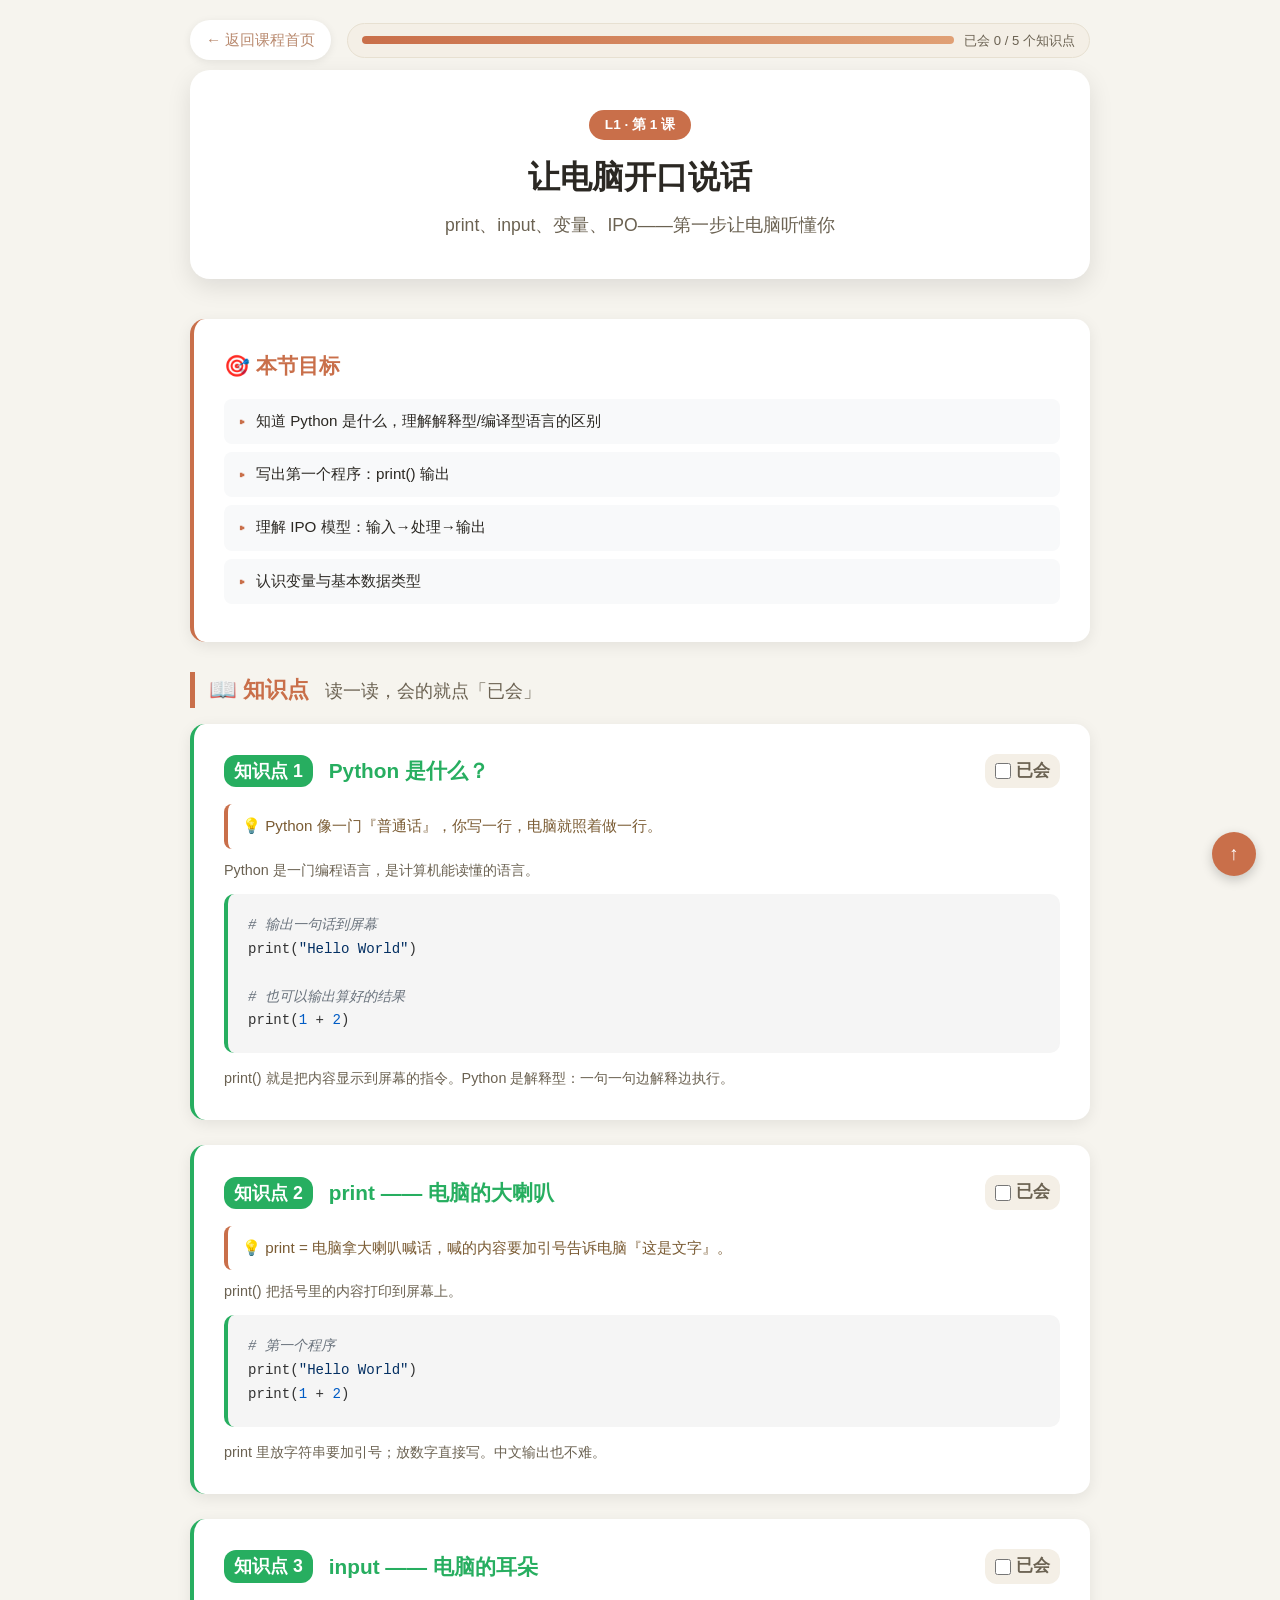
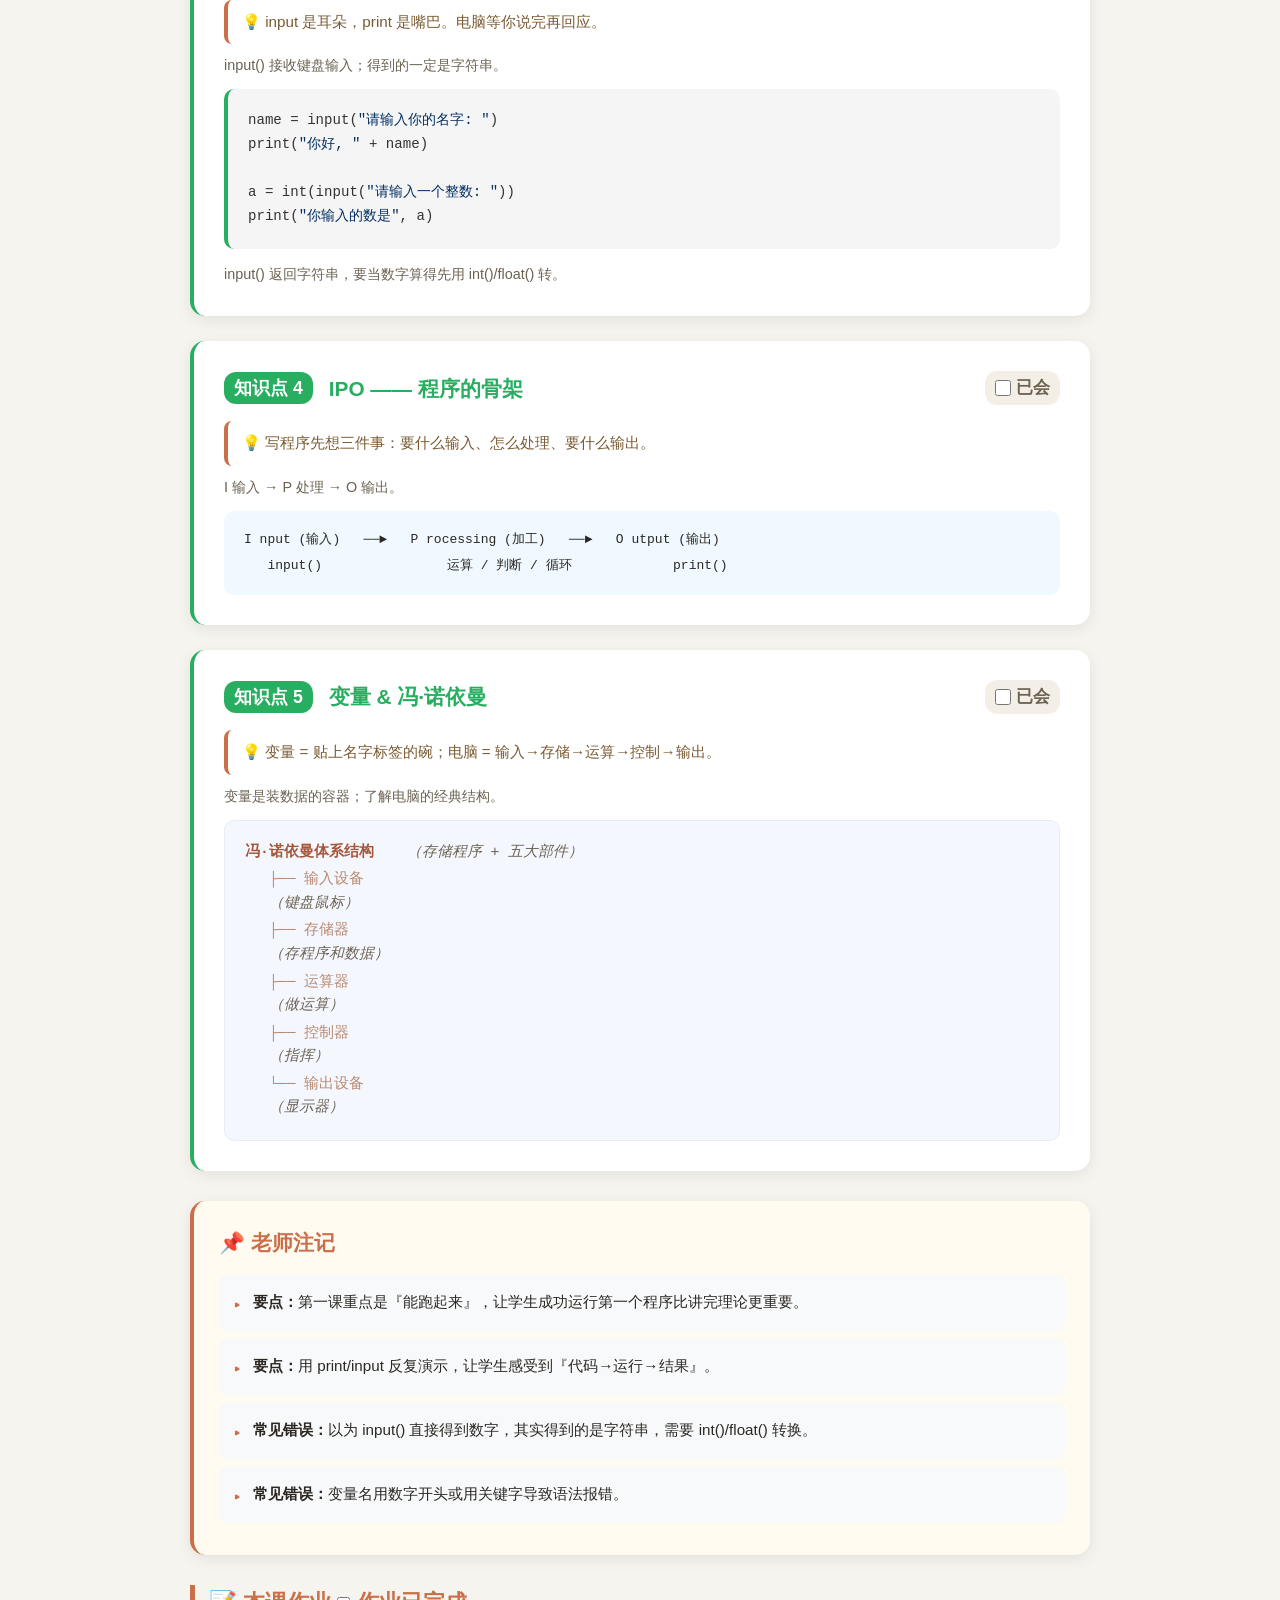
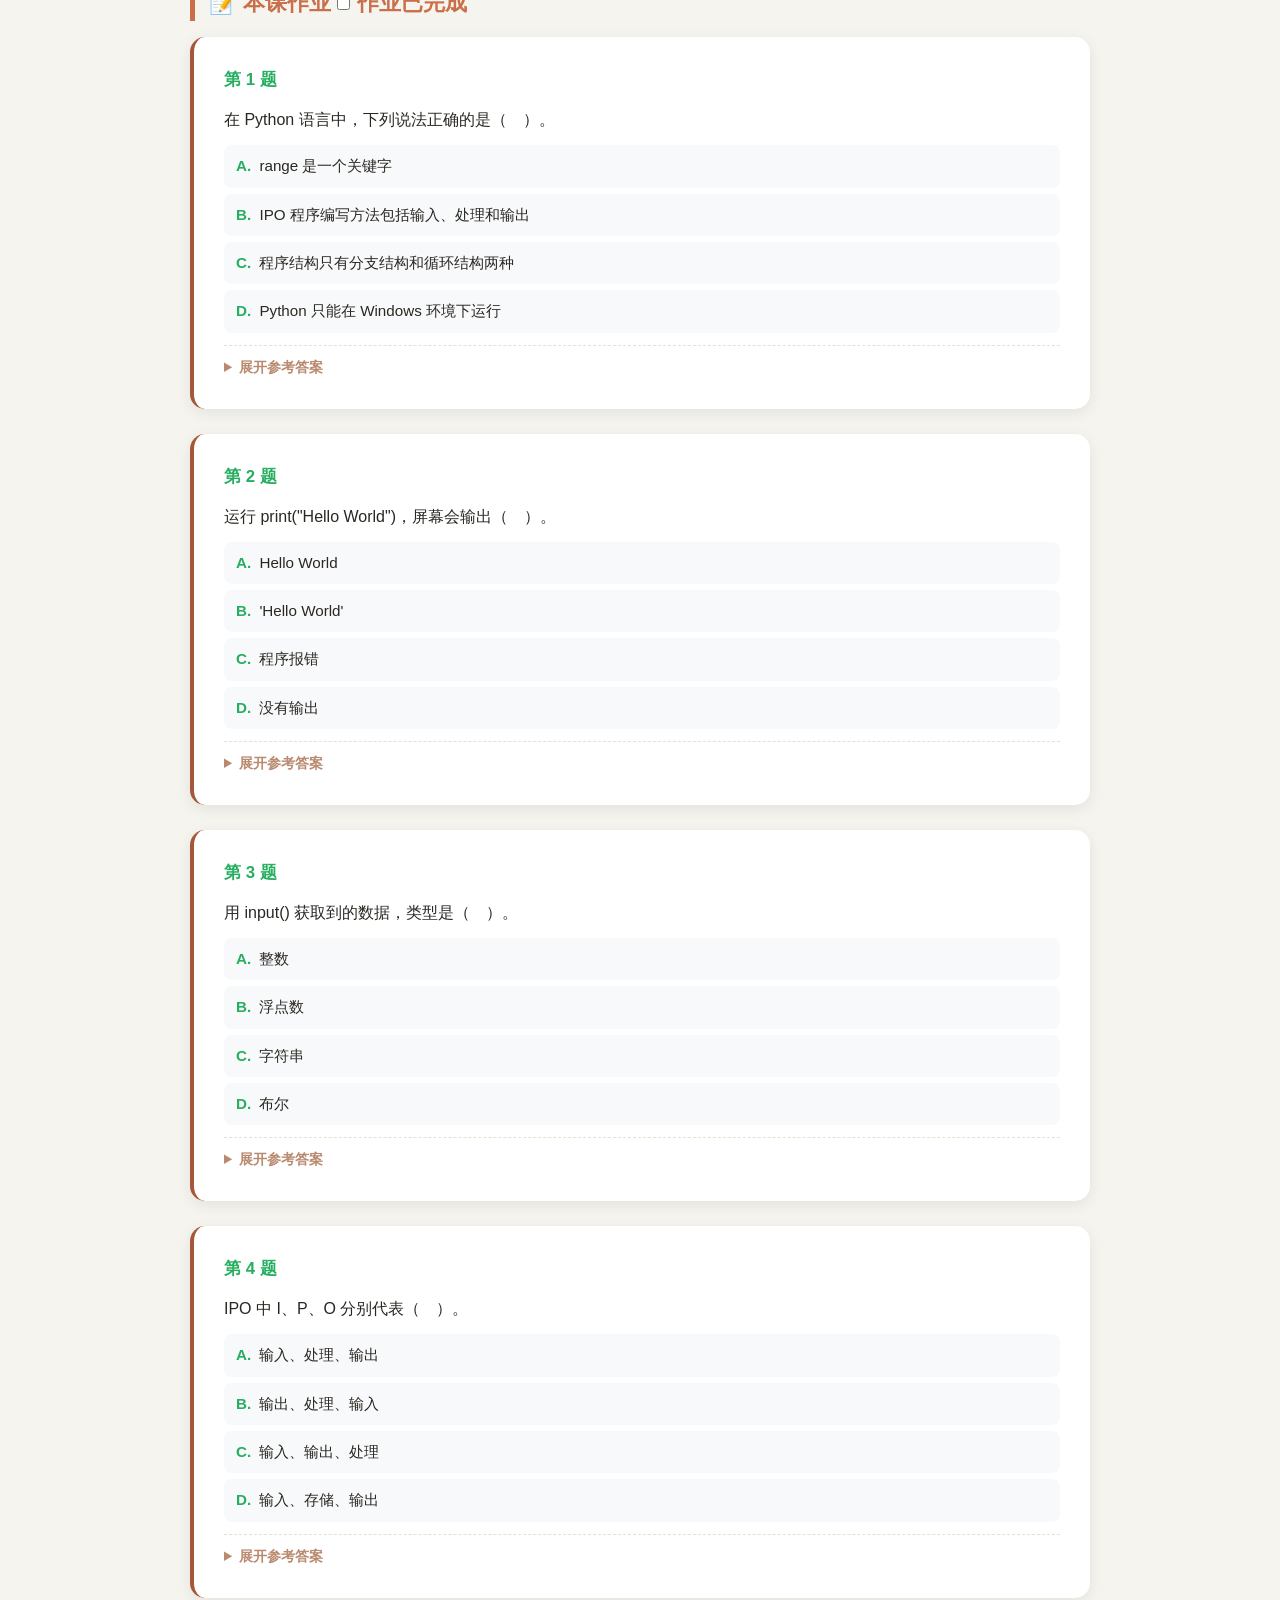
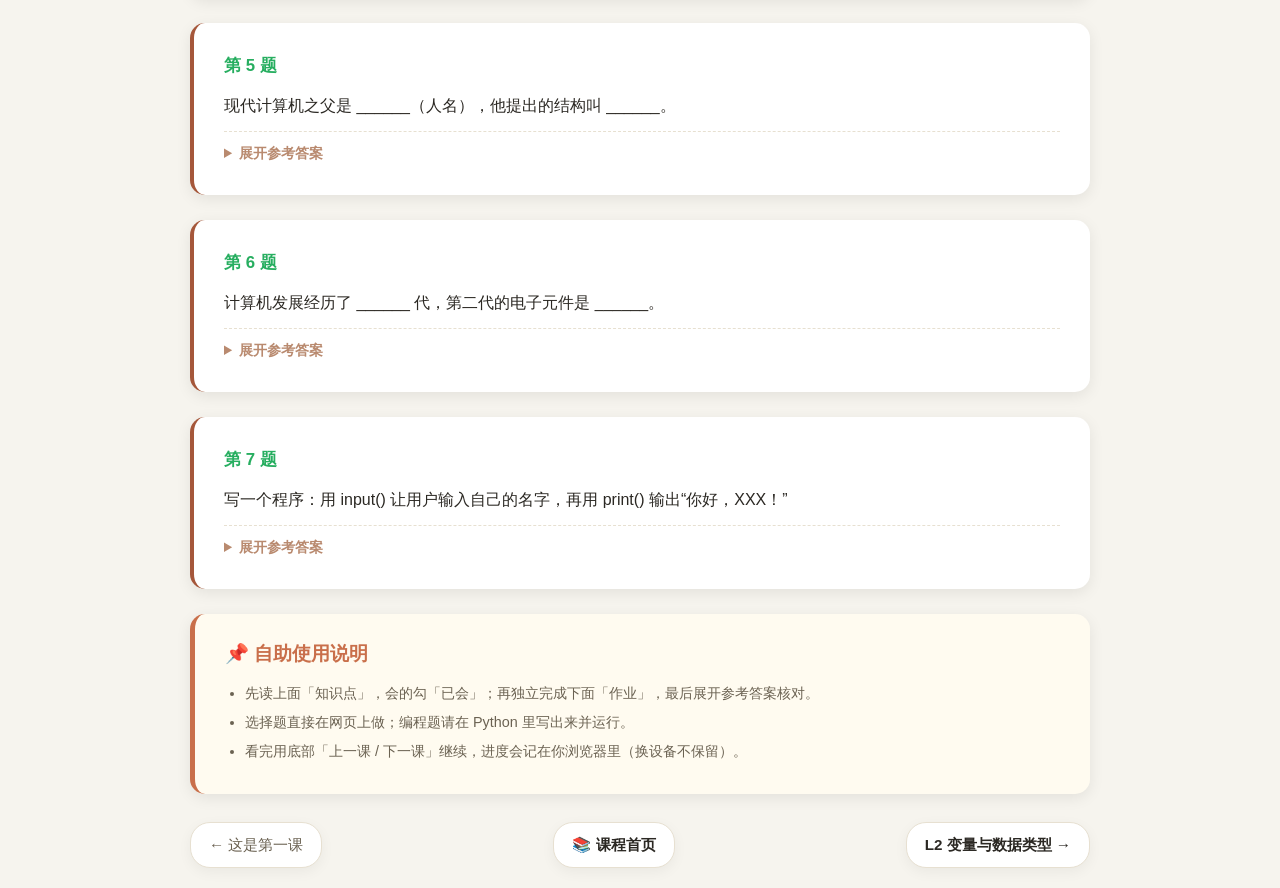
==== lesson-1.html @ 0b51e1f1 "Add course site: index, lessons L1–L9, styles Add a static student self-study site for the NCT Pytho" ====
<!DOCTYPE html>
<html lang="zh-CN">
<head>
<meta charset="UTF-8">
<meta name="viewport" content="width=device-width, initial-scale=1.0">
<title>L1 让电脑开口说话 · 知识点与作业</title>
<link rel="stylesheet" href="site.css">
<style>:root { --page-accent: #27ae60; --page-soft: #f0f9ff; }</style>
</head>
<body>
<div class="container">
<div class="topbar">
<a href="index.html" class="back-nav">← 返回课程首页</a>
<div class="prog"><div class="prog-fill" id="progfill"></div><span id="progtext"></span></div>
</div>

<div class="page-header">
<div class="module-tag">L1 · 第 1 课</div>
<h1>让电脑开口说话</h1>
<p>print、input、变量、IPO——第一步让电脑听懂你</p>
</div>

<div class="content-card features-card">
<div class="section-title">🎯 本节目标</div>
<ul class="feature-list"><li>知道 Python 是什么，理解解释型/编译型语言的区别</li>
<li>写出第一个程序：print() 输出</li>
<li>理解 IPO 模型：输入→处理→输出</li>
<li>认识变量与基本数据类型</li></ul>
</div>

<h2 class="sec-head">📖 知识点 <span class="sechint">读一读，会的就点「已会」</span></h2>
<div class="content-card step-card">
<div class="section-title"><span class="step-num">知识点 1</span>Python 是什么？<label class="done"><input type="checkbox" data-ls="nctl1_L1_k1"> 已会</label></div>
<div class="meta-tip">💡 Python 像一门『普通话』，你写一行，电脑就照着做一行。</div>
<p class="hint">Python 是一门编程语言，是计算机能读懂的语言。</p>
<div class="code-block"><pre><span class="c"># 输出一句话到屏幕</span>
print(<span class="s">"Hello World"</span>)

<span class="c"># 也可以输出算好的结果</span>
print(<span class="n">1</span> + <span class="n">2</span>)</pre></div>
<p class="note-text">print() 就是把内容显示到屏幕的指令。Python 是解释型：一句一句边解释边执行。</p>
</div>
<div class="content-card step-card">
<div class="section-title"><span class="step-num">知识点 2</span>print —— 电脑的大喇叭<label class="done"><input type="checkbox" data-ls="nctl1_L1_k2"> 已会</label></div>
<div class="meta-tip">💡 print = 电脑拿大喇叭喊话，喊的内容要加引号告诉电脑『这是文字』。</div>
<p class="hint">print() 把括号里的内容打印到屏幕上。</p>
<div class="code-block"><pre><span class="c"># 第一个程序</span>
print(<span class="s">"Hello World"</span>)
print(<span class="n">1</span> + <span class="n">2</span>)</pre></div>
<p class="note-text">print 里放字符串要加引号；放数字直接写。中文输出也不难。</p>
</div>
<div class="content-card step-card">
<div class="section-title"><span class="step-num">知识点 3</span>input —— 电脑的耳朵<label class="done"><input type="checkbox" data-ls="nctl1_L1_k3"> 已会</label></div>
<div class="meta-tip">💡 input 是耳朵，print 是嘴巴。电脑等你说完再回应。</div>
<p class="hint">input() 接收键盘输入；得到的一定是字符串。</p>
<div class="code-block"><pre>name = input(<span class="s">"请输入你的名字: "</span>)
print(<span class="s">"你好, "</span> + name)

a = int(input(<span class="s">"请输入一个整数: "</span>))
print(<span class="s">"你输入的数是"</span>, a)</pre></div>
<p class="note-text">input() 返回字符串，要当数字算得先用 int()/float() 转。</p>
</div>
<div class="content-card step-card">
<div class="section-title"><span class="step-num">知识点 4</span>IPO —— 程序的骨架<label class="done"><input type="checkbox" data-ls="nctl1_L1_k4"> 已会</label></div>
<div class="meta-tip">💡 写程序先想三件事：要什么输入、怎么处理、要什么输出。</div>
<p class="hint">I 输入 → P 处理 → O 输出。</p>
<div class="flow-box">I nput (输入)   ──►   P rocessing (加工)   ──►   O utput (输出)
   input()                运算 / 判断 / 循环             print()</div>
</div>
<div class="content-card step-card">
<div class="section-title"><span class="step-num">知识点 5</span>变量 &amp; 冯·诺依曼<label class="done"><input type="checkbox" data-ls="nctl1_L1_k5"> 已会</label></div>
<div class="meta-tip">💡 变量 = 贴上名字标签的碗；电脑 = 输入→存储→运算→控制→输出。</div>
<p class="hint">变量是装数据的容器；了解电脑的经典结构。</p>
<div class="node-tree"><span class="root">冯·诺依曼体系结构</span> <span class="note">（存储程序 + 五大部件）</span><span class="child">├── 输入设备</span> <span class="note">（键盘鼠标）</span><span class="child">├── 存储器</span> <span class="note">（存程序和数据）</span><span class="child">├── 运算器</span> <span class="note">（做运算）</span><span class="child">├── 控制器</span> <span class="note">（指挥）</span><span class="child">└── 输出设备</span> <span class="note">（显示器）</span></div>
</div>
<div class="teacher-note"><div class="section-title">📌 老师注记</div><ul class="feature-list"><li><strong>要点：</strong>第一课重点是『能跑起来』，让学生成功运行第一个程序比讲完理论更重要。</li>
<li><strong>要点：</strong>用 print/input 反复演示，让学生感受到『代码→运行→结果』。</li>
<li><strong>常见错误：</strong>以为 input() 直接得到数字，其实得到的是字符串，需要 int()/float() 转换。</li>
<li><strong>常见错误：</strong>变量名用数字开头或用关键字导致语法报错。</li>
</ul></div>

<h2 class="sec-head">📝 本课作业 <label class="done"><input type="checkbox" data-ls="nctl1_L1_hw"> 作业已完成</label></h2>
<div class="content-card hw-card"><div class="section-title">第 1 题</div><p class="q-text">在 Python 语言中，下列说法正确的是（　）。</p><ul class="options"><li><span class="opt">A.</span>  range 是一个关键字</li>
<li><span class="opt">B.</span>  IPO 程序编写方法包括输入、处理和输出</li>
<li><span class="opt">C.</span>  程序结构只有分支结构和循环结构两种</li>
<li><span class="opt">D.</span>  Python 只能在 Windows 环境下运行</li></ul><details class="answer-details"><summary>展开参考答案</summary><div class="answer"><strong>答案：</strong>B</div><div class="explain">range 是内置函数不是关键字；程序结构有三种（顺序、分支、循环）；Python 跨平台。</div></details></div>
<div class="content-card hw-card"><div class="section-title">第 2 题</div><p class="q-text">运行 print("Hello World")，屏幕会输出（　）。</p><ul class="options"><li><span class="opt">A.</span>  Hello World</li>
<li><span class="opt">B.</span>  'Hello World'</li>
<li><span class="opt">C.</span>  程序报错</li>
<li><span class="opt">D.</span>  没有输出</li></ul><details class="answer-details"><summary>展开参考答案</summary><div class="answer"><strong>答案：</strong>A</div><div class="explain">print 把引号里的内容打印到屏幕，输出 Hello World。</div></details></div>
<div class="content-card hw-card"><div class="section-title">第 3 题</div><p class="q-text">用 input() 获取到的数据，类型是（　）。</p><ul class="options"><li><span class="opt">A.</span>  整数</li>
<li><span class="opt">B.</span>  浮点数</li>
<li><span class="opt">C.</span>  字符串</li>
<li><span class="opt">D.</span>  布尔</li></ul><details class="answer-details"><summary>展开参考答案</summary><div class="answer"><strong>答案：</strong>C</div><div class="explain">input() 返回的一定是字符串，要当数字用需 int()/float() 转换。</div></details></div>
<div class="content-card hw-card"><div class="section-title">第 4 题</div><p class="q-text">IPO 中 I、P、O 分别代表（　）。</p><ul class="options"><li><span class="opt">A.</span>  输入、处理、输出</li>
<li><span class="opt">B.</span>  输出、处理、输入</li>
<li><span class="opt">C.</span>  输入、输出、处理</li>
<li><span class="opt">D.</span>  输入、存储、输出</li></ul><details class="answer-details"><summary>展开参考答案</summary><div class="answer"><strong>答案：</strong>A</div><div class="explain">I 输入(input) → P 处理(processing) → O 输出(output)。</div></details></div>
<div class="content-card hw-card"><div class="section-title">第 5 题</div><p class="q-text">现代计算机之父是 ______（人名），他提出的结构叫 ______。</p><details class="answer-details"><summary>展开参考答案</summary><div class="answer"><strong>答案：</strong>冯·诺依曼；冯·诺依曼体系结构</div><div class="explain">常考常识题。</div></details></div>
<div class="content-card hw-card"><div class="section-title">第 6 题</div><p class="q-text">计算机发展经历了 ______ 代，第二代的电子元件是 ______。</p><details class="answer-details"><summary>展开参考答案</summary><div class="answer"><strong>答案：</strong>四；晶体管</div><div class="explain">第一代电子管，第二代晶体管，第三代中小规模集成电路，第四代大规模/超大规模集成电路。</div></details></div>
<div class="content-card hw-card"><div class="section-title">第 7 题</div><p class="q-text">写一个程序：用 input() 让用户输入自己的名字，再用 print() 输出“你好，XXX！”</p><details class="answer-details"><summary>展开参考答案</summary><div class="answer"><strong>答案：</strong>name = input("请输入你的名字: ")
print("你好, " + name)</div><div class="explain">注意 input() 得到的是字符串。</div></details></div>

<div class="note-card">
<h2>📌 自助使用说明</h2>
<ul>
<li>先读上面「知识点」，会的勾「已会」；再独立完成下面「作业」，最后展开参考答案核对。</li>
<li>选择题直接在网页上做；编程题请在 Python 里写出来并运行。</li>
<li>看完用底部「上一课 / 下一课」继续，进度会记在你浏览器里（换设备不保留）。</li>
</ul>
</div>

<div class="lesson-nav">
<span class="lnav dim">← 这是第一课</span>
<a href="index.html" class="lnav mid">📚 课程首页</a>
<a href="lesson-2.html" class="lnav">L2 变量与数据类型 →</a>
</div>
</div>
<button class="back-to-top" onclick="window.scrollTo({top: 0, behavior: 'smooth'})">↑</button>
<script>
(function(){
  function g(k){try{return localStorage.getItem(k)}catch(e){return null}}
  function s(k,v){try{localStorage.setItem(k,v)}catch(e){}}
  var key=function(c){return c.getAttribute('data-ls')||c.getAttribute('data-prog')};
  // 知识点/作业 已会打勾
  var cbs=[].slice.call(document.querySelectorAll('input[type=checkbox][data-ls]'));
  var kh=cbs.filter(function(c){return (c.getAttribute('data-ls')||'').indexOf('_k')>=0});
  cbs.forEach(function(c){
    var k=c.getAttribute('data-ls');
    if(g(k)==='1') c.checked=true;
    c.addEventListener('change',function(){ s(k, c.checked?'1':'0'); update(); });
  });
  function update(){
    var total=kh.length, done=kh.filter(function(c){return c.checked}).length;
    var fill=document.getElementById('progfill'), txt=document.getElementById('progtext');
    if(fill) fill.style.width=(total?(done/total*100):0)+'%';
    if(txt) txt.textContent='已会 '+done+' / '+total+' 个知识点';
  }
  update();
  // 首页：各课进度徽标
  document.querySelectorAll('[data-prog]').forEach(function(el){
    var key=el.getAttribute('data-prog'); var n=parseInt(el.getAttribute('data-total')||'0'); var d=0;
    for(var i=1;i<=n;i++){ if(g(key+'_k'+i)==='1') d++; }
    if(d>0){ el.textContent='已会 '+d+'/'+n; el.classList.add('on'); }
  });
})();
</script>
</body>
</html>
---- site.css ----
/* =========================================================
   网页课件风格模板 · styles.css
   ---------------------------------------------------------
   使用步骤：
   1. 把「课件模板」文件夹复制成你的新课件目录
   2. 总览页用 index.html 的骨架，内容页用 module.html 的骨架
   3. 换整套配色：改下方 :root 里的主题色变量即可
   4. 内容页换模块专属色：在该页 <head> 中覆盖 --page-accent 和
      --page-soft 两个变量，无需再写其他样式

   常用模块色示例（内容页 <style> 里覆盖）：
   :root { --page-accent:#27ae60; --page-soft:#f0f9ff; }  绿色
   :root { --page-accent:#e74c3c; --page-soft:#fff5f5; }  红色
   :root { --page-accent:#8e44ad; --page-soft:#f9f5ff; }  紫色
   :root { --page-accent:#F3A21C; --page-soft:#fffbf0; }  橙色
   ========================================================= */

* {
    margin: 0;
    padding: 0;
    box-sizing: border-box;
}

:root {
    /* === 主题色（与课堂PPT统一：Claude 暖色编辑风） === */
    --primary: #C96F4A;     /* 主色：大标题 / 老师注记 / 返回顶部（陶土橙） */
    --secondary: #B98A6F;   /* 辅色：返回导航 / 节点树子项（暖棕） */
    --accent: #A5573A;      /* 强调色：卡片左边线 / 代码块（深陶土） */
    --bg: #f6f4ee;
    --card-bg: #ffffff;
    --text: #2b2823;
    --text-muted: #6b6252;
    --border: #e7e0d1;

    /* === 内容页模块色（在该页 <head> 里覆盖） === */
    --page-accent: #A5573A;  /* 本页强调色：步骤编号 / 步骤卡片左边线 */
    --page-soft: #f7ead9;    /* 本页流程图浅色底 */
}

body {
    font-family: 'Segoe UI', Tahoma, Geneva, Verdana, sans-serif;
    line-height: 1.6;
    color: var(--text);
    background: var(--bg);
    min-height: 100vh;
    padding: 20px;
}

/* === 布局容器 === */
.container {
    max-width: 900px;
    margin: 0 auto;
}

.container-wide {
    max-width: 1200px;
    margin: 0 auto;
}

/* === 返回导航 === */
.back-nav {
    display: inline-flex;
    align-items: center;
    gap: 8px;
    color: var(--secondary);
    text-decoration: none;
    font-size: 0.95em;
    font-weight: 500;
    margin-bottom: 30px;
    padding: 8px 16px;
    background: white;
    border-radius: 25px;
    box-shadow: 0 2px 8px rgba(0,0,0,0.08);
    transition: all 0.3s ease;
}

.back-nav:hover {
    background: var(--secondary);
    color: white;
    box-shadow: 0 4px 15px rgba(114,172,200,0.4);
}

/* === 内容页页头 === */
.page-header {
    background: white;
    border-radius: 20px;
    padding: 40px;
    text-align: center;
    box-shadow: 0 8px 25px rgba(0,0,0,0.1);
    margin-bottom: 40px;
}

.page-header .module-tag {
    display: inline-block;
    background: var(--primary);
    color: white;
    padding: 4px 16px;
    border-radius: 20px;
    font-size: 0.85em;
    font-weight: 600;
    margin-bottom: 12px;
}

.page-header h1 {
    font-size: 2em;
    color: var(--text);
    margin-bottom: 8px;
}

.page-header p {
    color: var(--text-muted);
    font-size: 1.1em;
}

/* === 内容卡片 === */
.content-card {
    background: white;
    border-radius: 15px;
    padding: 30px;
    margin-bottom: 25px;
    box-shadow: 0 4px 15px rgba(0,0,0,0.08);
    border-left: 4px solid var(--accent);
    transition: all 0.3s ease;
}

.content-card:hover {
    box-shadow: 0 8px 25px rgba(0,0,0,0.12);
}

.content-card.features-card { border-left-color: var(--primary); }
.content-card.tree-card    { border-left-color: var(--secondary); }
.content-card.logic-card   { border-left-color: var(--accent); }

.section-title {
    font-size: 1.3em;
    font-weight: 600;
    margin-bottom: 16px;
    color: var(--primary);
    display: flex;
    align-items: center;
    gap: 8px;
}

.tree-card .section-title  { color: var(--secondary); }
.logic-card .section-title { color: var(--accent); }

/* === 步骤卡片（内容页） ===
   颜色跟随本页 --page-accent 变量 */
.step-card {
    border-left-color: var(--page-accent);
}

.step-card .section-title {
    color: var(--page-accent);
}

.step-card .code-block {
    border-left-color: var(--page-accent);
}

.step-num {
    display: inline-block;
    background: var(--page-accent);
    color: white;
    padding: 2px 10px;
    border-radius: 12px;
    font-size: 0.85em;
    margin-right: 8px;
}

/* === 列表 === */
.feature-list {
    list-style: none;
    padding: 0;
}

.feature-list li {
    padding: 10px 14px;
    margin-bottom: 8px;
    background: #f8f9fa;
    border-radius: 8px;
    font-size: 0.95em;
    display: flex;
    align-items: flex-start;
    gap: 10px;
}

.feature-list li::before {
    content: '▸';
    color: var(--primary);
    font-weight: bold;
    flex-shrink: 0;
    margin-top: 1px;
}

.feature-list li strong {
    color: var(--text);
}

/* === 节点树 === */
.node-tree {
    font-family: 'Consolas', 'Monaco', 'Courier New', monospace;
    font-size: 0.92em;
    background: #f5f7ff;
    border-radius: 10px;
    padding: 20px;
    border: 1px solid #e8ecf4;
}

.node-tree .root {
    color: var(--accent);
    font-weight: bold;
}

.node-tree .child {
    color: var(--secondary);
    padding-left: 24px;
    display: block;
    margin-top: 4px;
}

.node-tree .note {
    color: var(--text-muted);
    font-style: italic;
    padding-left: 24px;
}

/* === 代码块 === */
.code-block {
    background: #f5f5f5;
    border-radius: 10px;
    border-left: 4px solid var(--accent);
    padding: 20px;
    overflow-x: auto;
    margin-top: 12px;
}

.code-block pre {
    margin: 0;
    font-family: 'Consolas', 'Monaco', 'Courier New', monospace;
    font-size: 0.88em;
    line-height: 1.7;
    color: #333;
    white-space: pre;
}

/* === 流程图（内容页） === */
.flow-box {
    background: var(--page-soft);
    border-radius: 10px;
    padding: 16px 20px;
    font-family: monospace;
    line-height: 2;
    white-space: pre-wrap;
}

/* === 提醒框（可选） === */
.warn-box {
    margin-top: 14px;
    padding: 12px 16px;
    background: #fdf2f8;
    border-radius: 8px;
    border-left: 4px solid #d946ef;
    color: #701a75;
    font-size: 0.9em;
}

/* === 说明文字（可选） === */
.hint {
    color: var(--text-muted);
    font-size: 0.9em;
    margin-bottom: 12px;
}

.note-text {
    margin-top: 14px;
    color: var(--text-muted);
    font-size: 0.9em;
}

/* === 老师注记 === */
.teacher-note {
    background: #fffbf0;
    border-radius: 15px;
    padding: 25px;
    margin-top: 30px;
    border-left: 4px solid var(--primary);
    box-shadow: 0 4px 15px rgba(0,0,0,0.08);
}

.teacher-note .section-title {
    color: var(--primary);
}

.teacher-note .feature-list li {
    display: block;
    padding: 14px 18px 14px 34px;
    line-height: 1.7;
    position: relative;
}

.teacher-note .feature-list li::before {
    position: absolute;
    left: 14px;
    top: 16px;
}

.teacher-note .feature-list li strong {
    display: inline-block;
    margin-bottom: 2px;
}

/* === 总览页页头 === */
.index-header {
    background: white;
    border-radius: 20px;
    padding: 50px 40px;
    text-align: center;
    box-shadow: 0 8px 25px rgba(0,0,0,0.1);
    margin-bottom: 40px;
}

.index-header h1 {
    font-size: 2.4em;
    color: var(--primary);
    margin-bottom: 10px;
}

.index-header .subtitle {
    color: var(--text-muted);
    font-size: 1.15em;
}

/* === 模块卡片网格 === */
.module-grid {
    display: grid;
    grid-template-columns: repeat(auto-fit, minmax(280px, 1fr));
    gap: 20px;
    margin-bottom: 30px;
}

/* 固定三列（模块数较少时用） */
.module-grid-3 {
    grid-template-columns: repeat(3, 1fr);
}

.module-card {
    background: white;
    border-radius: 15px;
    padding: 25px;
    text-decoration: none;
    color: var(--text);
    box-shadow: 0 4px 15px rgba(0,0,0,0.08);
    transition: all 0.3s ease;
    display: flex;
    flex-direction: column;
    gap: 12px;
    border-top: 5px solid var(--accent);
    position: relative;
    overflow: hidden;
}

/* 自动配色（不需要可删除；单独配色的卡片用行内样式覆盖） */
.module-card:nth-child(1) { border-top-color: #e74c3c; }
.module-card:nth-child(2) { border-top-color: #27ae60; }
.module-card:nth-child(3) { border-top-color: #667eea; }
.module-card:nth-child(4) { border-top-color: #F3A21C; }
.module-card:nth-child(5) { border-top-color: #72ACC8; }
.module-card:nth-child(6) { border-top-color: #e74c3c; }
.module-card:nth-child(7) { border-top-color: #27ae60; }
.module-card:nth-child(8) { border-top-color: #667eea; }
.module-card:nth-child(9) { border-top-color: #F3A21C; }

.module-card:hover {
    transform: translateY(-5px);
    box-shadow: 0 12px 30px rgba(0,0,0,0.15);
}

.module-card .module-num {
    font-size: 0.8em;
    font-weight: 700;
    color: var(--text-muted);
    letter-spacing: 0.05em;
    text-transform: uppercase;
}

.module-card h2 {
    font-size: 1.15em;
    color: var(--text);
    line-height: 1.3;
}

.module-card p {
    font-size: 0.9em;
    color: var(--text-muted);
    line-height: 1.5;
}

.module-card .arrow {
    color: var(--secondary);
    font-size: 1.2em;
    font-weight: bold;
    align-self: flex-end;
    margin-top: auto;
}

/* === 总览页注记卡片 === */
.note-card {
    background: #fffbf0;
    border-radius: 15px;
    padding: 25px 30px;
    border-left: 5px solid var(--primary);
    box-shadow: 0 4px 15px rgba(0,0,0,0.08);
}

.note-card h2 {
    font-size: 1.2em;
    color: var(--primary);
    margin-bottom: 10px;
    display: flex;
    align-items: center;
    gap: 8px;
}

.note-card p {
    color: var(--text-muted);
    font-size: 0.95em;
    line-height: 1.6;
}

.note-card ul {
    margin-top: 12px;
    padding-left: 20px;
}

.note-card li {
    color: var(--text-muted);
    font-size: 0.9em;
    margin-bottom: 6px;
}

/* === 内联代码 === */
code {
    font-family: 'Consolas', 'Monaco', 'Courier New', monospace;
    font-size: 0.9em;
    background: #f3f4f6;
    color: #d73a49;
    padding: 2px 6px;
    border-radius: 4px;
}

/* === 图片说明 === */
.img-caption {
    text-align: center;
    font-size: 0.82em;
    color: var(--text-muted);
    margin-top: 10px;
    font-style: italic;
}

/* === 返回顶部 === */
.back-to-top {
    position: fixed;
    bottom: 24px;
    right: 24px;
    width: 44px;
    height: 44px;
    border-radius: 50%;
    background: var(--primary);
    color: white;
    border: none;
    font-size: 1.2em;
    cursor: pointer;
    box-shadow: 0 4px 12px rgba(0,0,0,0.2);
    transition: all 0.3s ease;
    z-index: 999;
    display: flex;
    align-items: center;
    justify-content: center;
}

.back-to-top:hover {
    transform: translateY(-3px);
    box-shadow: 0 6px 18px rgba(0,0,0,0.25);
    background: #e09518;
}

/* === 入场动画 === */
@keyframes fadeInUp {
    from {
        opacity: 0;
        transform: translateY(20px);
    }
    to {
        opacity: 1;
        transform: translateY(0);
    }
}

.index-header { animation: fadeInUp 0.5s ease forwards; }
.module-card  { animation: fadeInUp 0.5s ease forwards; }
.note-card    { animation: fadeInUp 0.5s ease forwards; animation-delay: 0.6s; }

.module-card:nth-child(1) { animation-delay: 0.1s; }
.module-card:nth-child(2) { animation-delay: 0.2s; }
.module-card:nth-child(3) { animation-delay: 0.3s; }
.module-card:nth-child(4) { animation-delay: 0.4s; }
.module-card:nth-child(5) { animation-delay: 0.5s; }
.module-card:nth-child(6) { animation-delay: 0.6s; }
.module-card:nth-child(7) { animation-delay: 0.7s; }
.module-card:nth-child(8) { animation-delay: 0.8s; }
.module-card:nth-child(9) { animation-delay: 0.9s; }

/* === 响应式 === */
@media (max-width: 768px) {
    body {
        padding: 12px;
    }

    .page-header {
        padding: 30px 20px;
    }

    .page-header h1 {
        font-size: 1.6em;
    }

    .content-card {
        padding: 20px;
    }

    .index-header {
        padding: 35px 20px;
    }

    .index-header h1 {
        font-size: 1.8em;
    }

    .module-grid,
    .module-grid-3 {
        grid-template-columns: 1fr;
    }

    .code-block {
        font-size: 0.82em;
        padding: 14px;
    }
}

/* === 学生自助站 · 补充样式 === */
.sec-head {
    font-size: 1.4em;
    color: var(--primary);
    margin: 30px 0 16px;
    border-left: 5px solid var(--primary);
    padding-left: 14px;
}

/* 作业题卡片 */
.hw-card .section-title { font-size: 1.05em; margin-bottom: 12px; color: var(--page-accent); }
.hw-card .q-text { font-size: 1em; color: var(--text); white-space: pre-wrap; line-height: 1.7; }
.hw-card .code-block { margin: 10px 0; }
ul.options { list-style: none; padding: 0; margin: 12px 0; }
ul.options li { padding: 9px 12px; margin-bottom: 6px; background: #f8f9fa; border-radius: 8px; font-size: .95em; }
ul.options li .opt { font-weight: 700; color: var(--page-accent); margin-right: 4px; }
details.answer-details { margin-top: 12px; border-top: 1px dashed var(--border); padding-top: 10px; }
details.answer-details summary { cursor: pointer; color: var(--secondary); font-weight: 600; font-size: .9em; user-select: none; }
details.answer-details .answer { margin-top: 10px; background: #fffbf0; padding: 12px 16px; border-radius: 8px; border-left: 4px solid var(--primary); font-size: .92em; white-space: pre-wrap; line-height: 1.6; font-family: Consolas, Monaco, monospace; }
details.answer-details .explain { margin-top: 8px; color: var(--text-muted); font-size: .88em; line-height: 1.6; }

/* 代码高亮（学生站用） */
.code-block pre .k { color: #d73a49; font-weight: 600; }
.code-block pre .s { color: #032f62; }
.code-block pre .n { color: #005cc5; }
.code-block pre .c { color: #6a737d; font-style: italic; }

/* === 学生自助站 · 学习增强样式 === */
.topbar{display:flex;align-items:center;gap:16px;margin-bottom:10px}
.topbar .back-nav{margin-bottom:0}
.prog{flex:1;display:flex;align-items:center;gap:10px;background:#f4efe6;border:1px solid #e7e0d1;border-radius:20px;padding:6px 14px}
.prog-fill{height:8px;border-radius:6px;background:linear-gradient(90deg,var(--primary),#E0A075);flex:1;transition:width .3s}
.prog span{font-size:.82em;color:var(--text-muted);white-space:nowrap}

/* 知识点「已会」打勾 */
.section-title{position:relative}
.section-title .done{margin-left:auto;display:inline-flex;align-items:center;gap:5px;font-size:.8em;color:var(--text-muted);cursor:pointer;user-select:none;background:#f4efe6;border-radius:12px;padding:4px 10px;white-space:nowrap}
.section-title .done:hover{background:#eee3d2}
.section-title .done input{width:16px;height:16px;accent-color:var(--primary)}
.section-title .done:has(input:checked){color:var(--primary);font-weight:600}

/* 小节标题旁提示 */
.sechint{font-size:.82em;color:var(--text-muted);font-weight:400;margin-left:10px}

/* 「这样想」联想卡（帮助学生记忆） */
.meta-tip{background:var(--accent-soft);border-left:4px solid var(--primary);border-radius:8px;padding:10px 14px;font-size:.95em;color:#7a5b33;margin-bottom:10px;line-height:1.6}

/* 上一课/下一课导航 */
.lesson-nav{display:flex;align-items:center;gap:12px;margin-top:28px}
.lnav{background:#fff;border:1px solid var(--border);border-radius:20px;padding:10px 18px;color:var(--text);text-decoration:none;font-size:.95em;font-weight:600;transition:.2s;box-shadow:0 4px 14px rgba(0,0,0,.05)}
.lnav:hover{background:var(--primary);color:#fff;border-color:var(--primary)}
.lnav.mid{margin:0 auto}
.lnav.dim{color:var(--text-muted);font-weight:400;cursor:default}

/* 首页：课程卡进度徽标 */
.card-prog{display:inline-block;margin-top:8px;padding:3px 10px;border-radius:12px;font-size:.8em;color:var(--text-muted);background:#f4efe6}
.card-prog.on{color:var(--primary);font-weight:600;background:var(--accent-soft)}

/* 首页：学习路径 */
.roadmap{list-style:none;margin:8px 0 0;padding:0}
.roadmap li{border-left:2px solid #e3d9c7;padding:0 0 14px 16px;position:relative}
.roadmap li:last-child{padding-bottom:0}
.roadmap li::before{content:"";position:absolute;left:-6px;top:5px;width:10px;height:10px;border-radius:50%;background:var(--primary)}
.roadmap a{color:var(--text);font-size:1.02em;text-decoration:none}
.roadmap a:hover{color:var(--primary)}
.roadmap .rg-p{margin-left:8px;font-size:.75em;color:var(--text-muted);background:#f4efe6;border-radius:10px;padding:2px 8px}
.roadmap .rg-p.on{color:var(--primary);background:var(--accent-soft);font-weight:600}
.roadmap .r-desc{color:var(--text-muted);font-size:.9em;margin-top:2px}
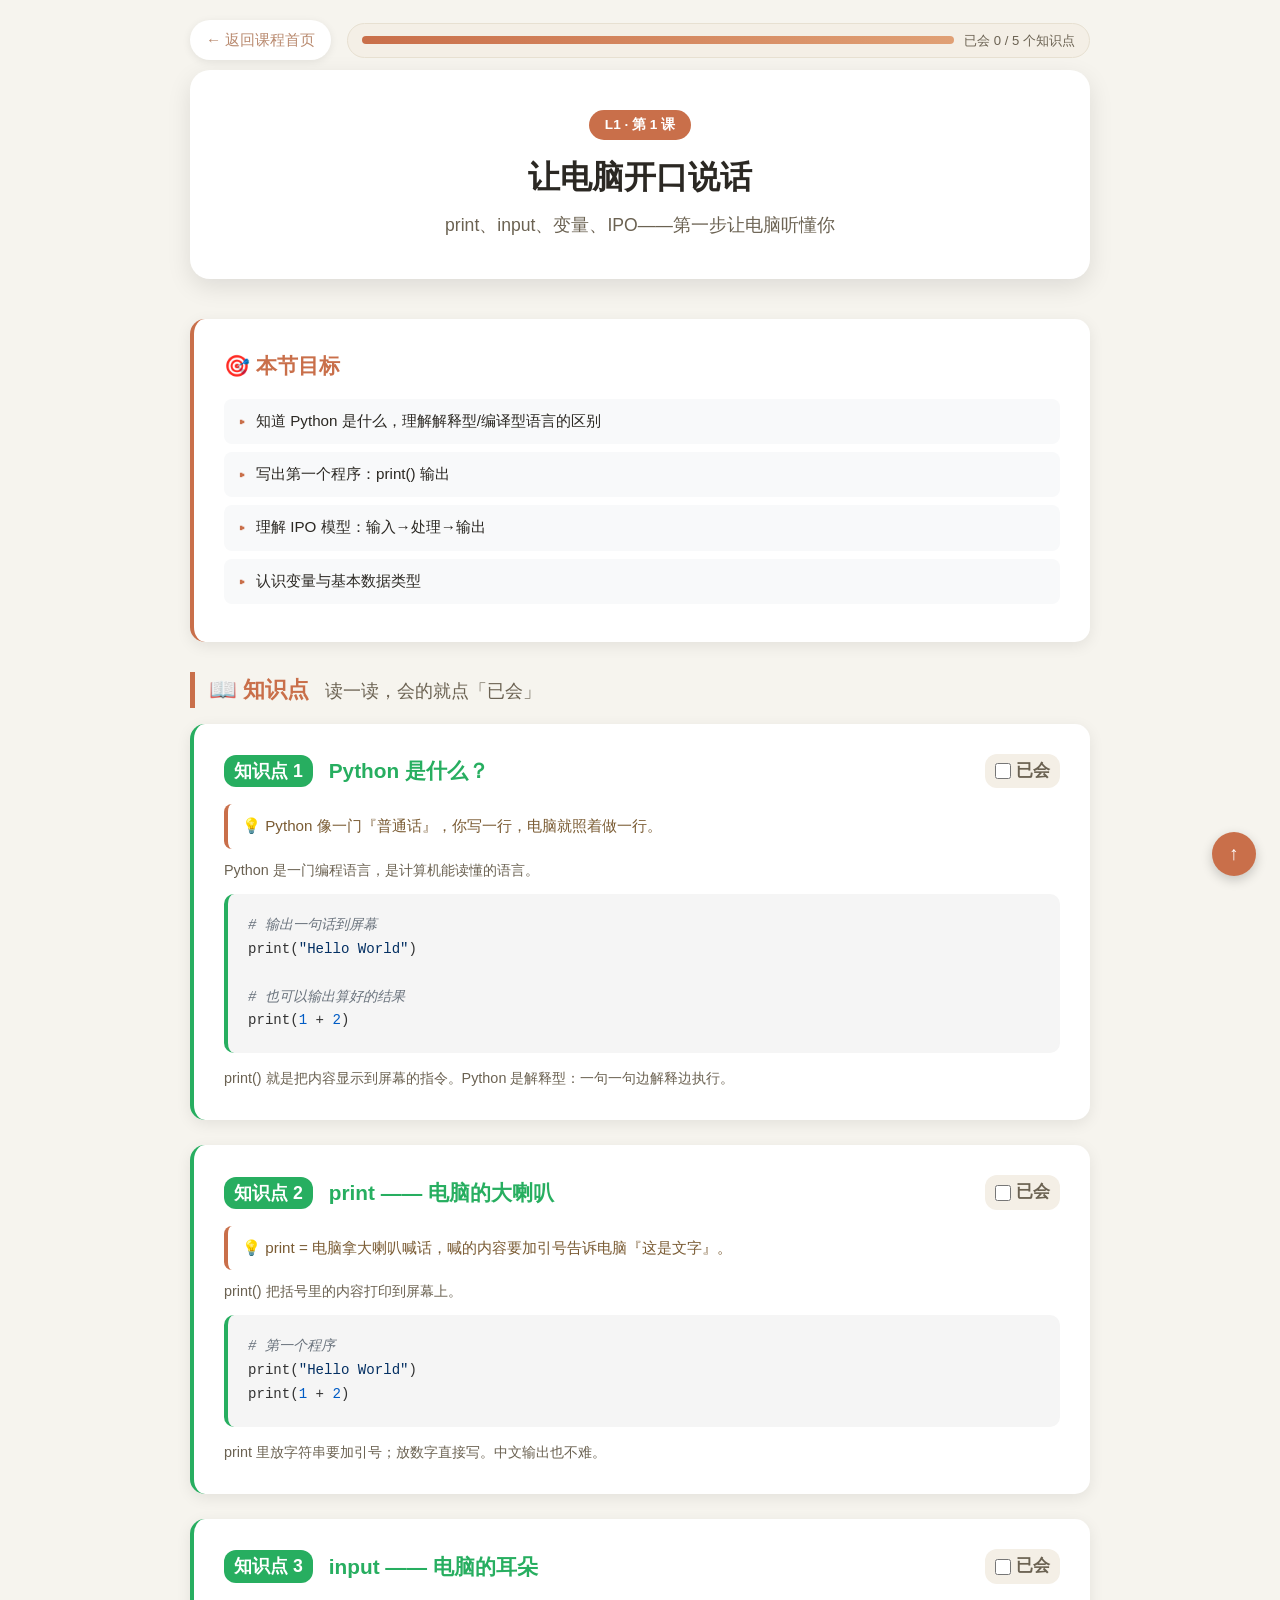
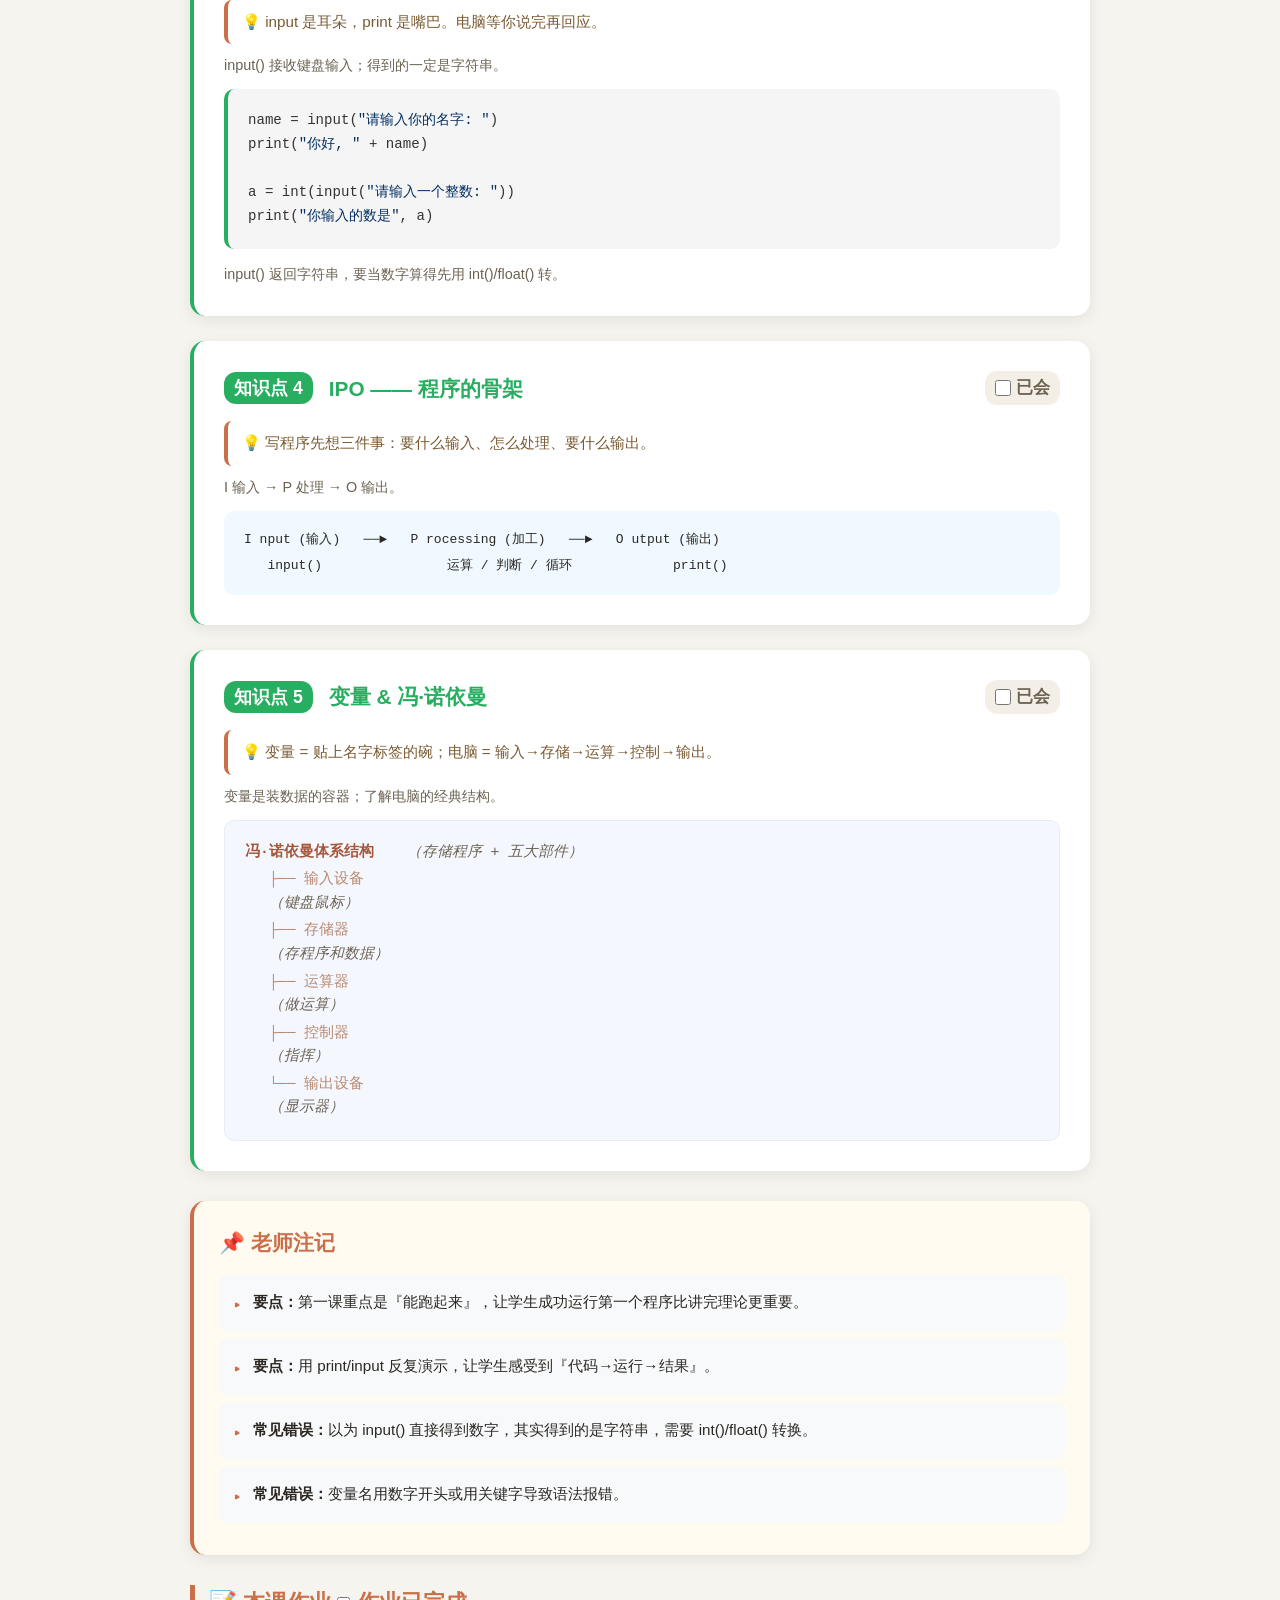
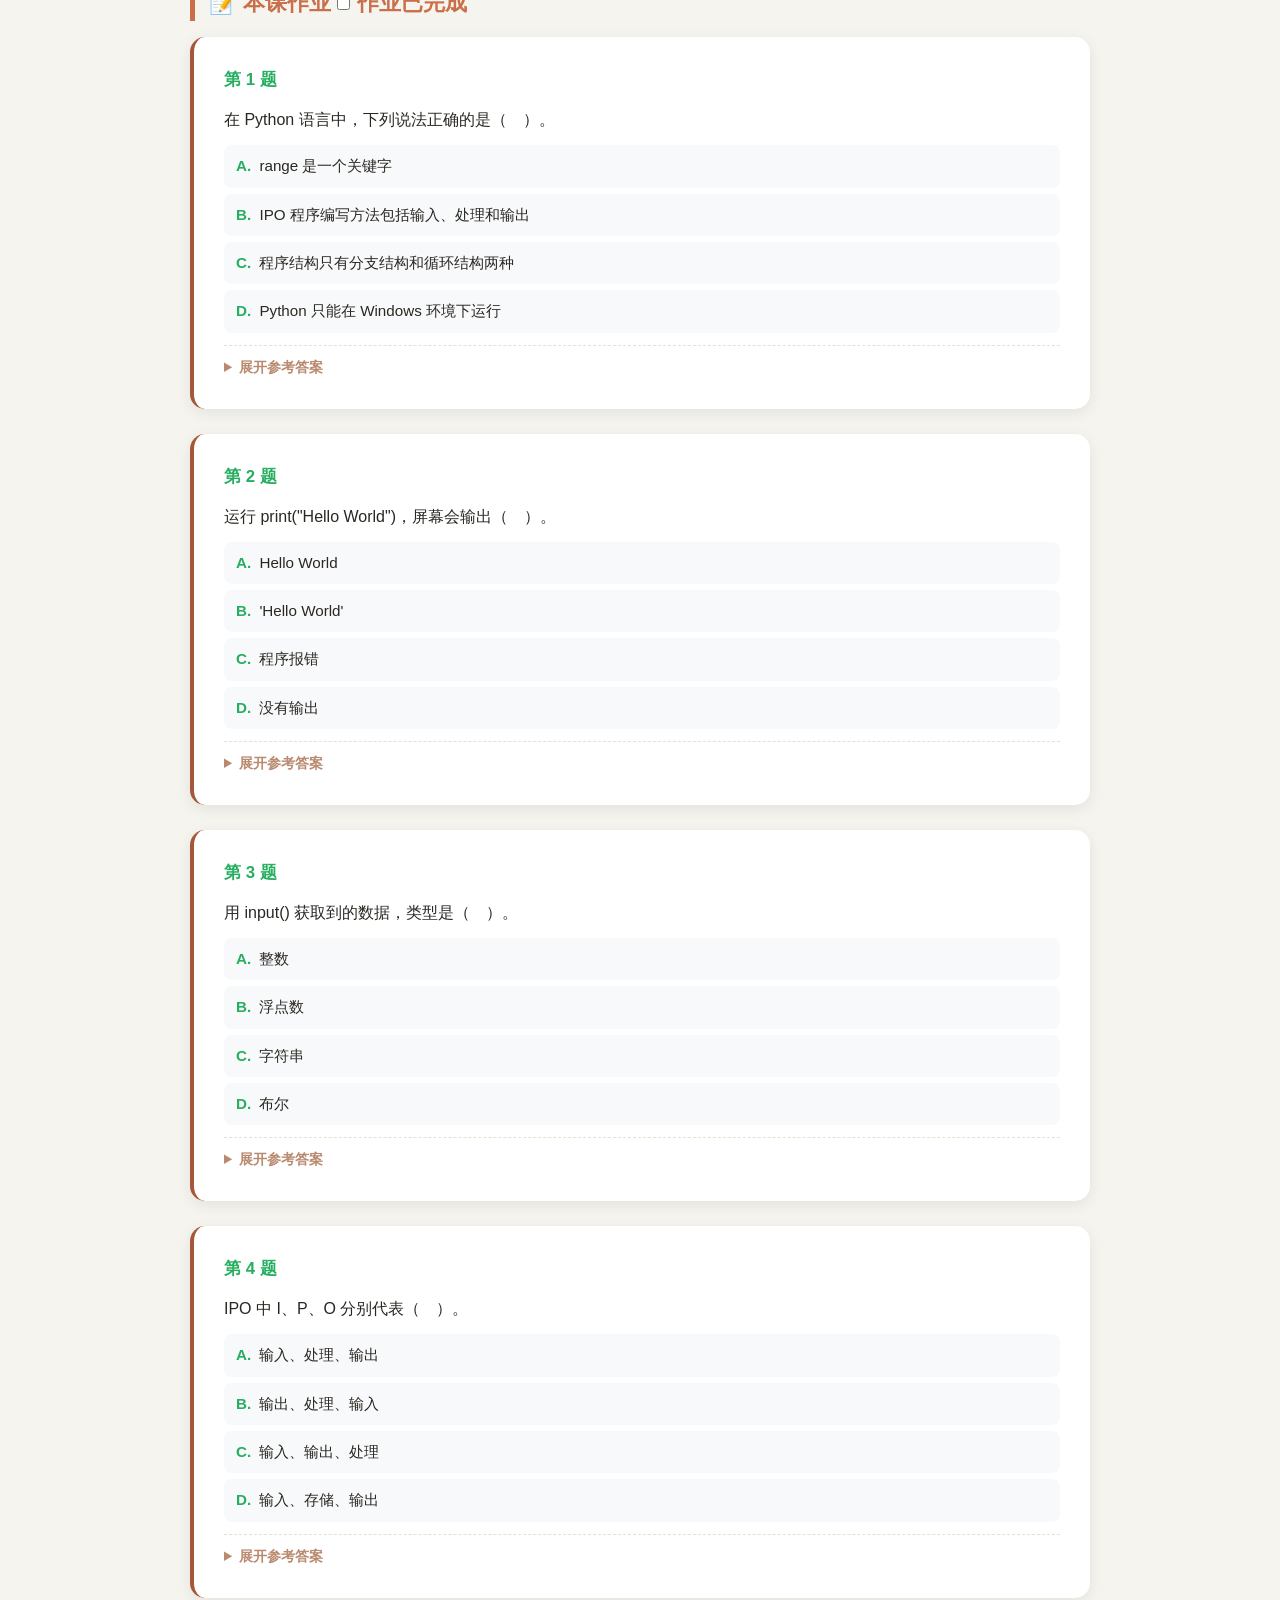
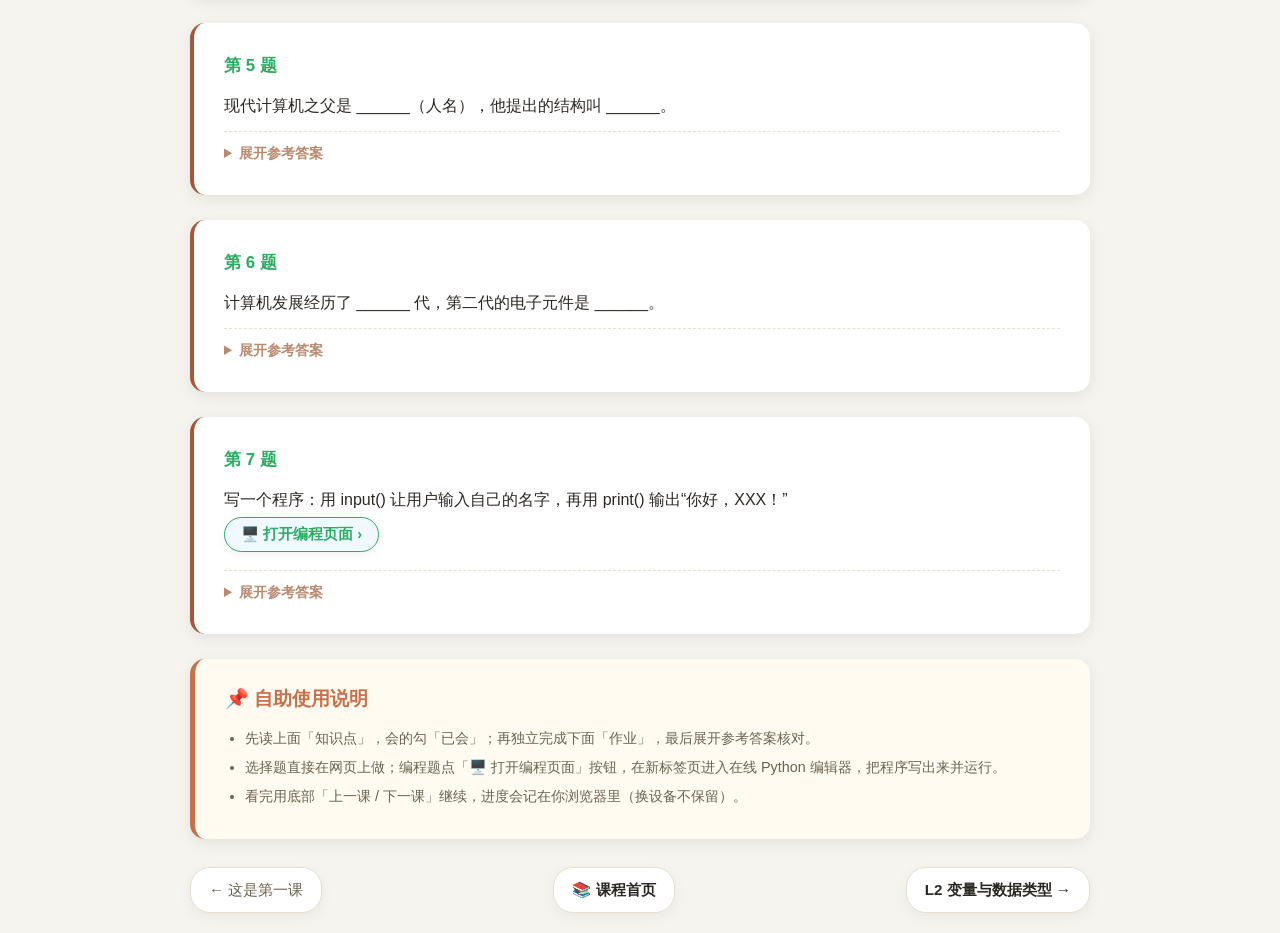
==== commit 2def7663: "Add 'Open coding page' button to lesson exercises Insert a “🖥️ 打开编程页面” link into each lesson's progr" ====
--- a/lesson-1.html
+++ b/lesson-1.html
@@ -98,14 +98,14 @@
 <li><span class="opt">D.</span>  输入、存储、输出</li></ul><details class="answer-details"><summary>展开参考答案</summary><div class="answer"><strong>答案：</strong>A</div><div class="explain">I 输入(input) → P 处理(processing) → O 输出(output)。</div></details></div>
 <div class="content-card hw-card"><div class="section-title">第 5 题</div><p class="q-text">现代计算机之父是 ______（人名），他提出的结构叫 ______。</p><details class="answer-details"><summary>展开参考答案</summary><div class="answer"><strong>答案：</strong>冯·诺依曼；冯·诺依曼体系结构</div><div class="explain">常考常识题。</div></details></div>
 <div class="content-card hw-card"><div class="section-title">第 6 题</div><p class="q-text">计算机发展经历了 ______ 代，第二代的电子元件是 ______。</p><details class="answer-details"><summary>展开参考答案</summary><div class="answer"><strong>答案：</strong>四；晶体管</div><div class="explain">第一代电子管，第二代晶体管，第三代中小规模集成电路，第四代大规模/超大规模集成电路。</div></details></div>
-<div class="content-card hw-card"><div class="section-title">第 7 题</div><p class="q-text">写一个程序：用 input() 让用户输入自己的名字，再用 print() 输出“你好，XXX！”</p><details class="answer-details"><summary>展开参考答案</summary><div class="answer"><strong>答案：</strong>name = input("请输入你的名字: ")
+<div class="content-card hw-card"><div class="section-title">第 7 题</div><p class="q-text">写一个程序：用 input() 让用户输入自己的名字，再用 print() 输出“你好，XXX！”</p><a class="code-btn" href="https://turtle.codemao.cn/editor/python_web/" target="_blank" rel="noopener" title="点击在新标签页打开在线 Python 编辑并编写程序">🖥️ 打开编程页面 ›</a><details class="answer-details"><summary>展开参考答案</summary><div class="answer"><strong>答案：</strong>name = input("请输入你的名字: ")
 print("你好, " + name)</div><div class="explain">注意 input() 得到的是字符串。</div></details></div>
 
 <div class="note-card">
 <h2>📌 自助使用说明</h2>
 <ul>
 <li>先读上面「知识点」，会的勾「已会」；再独立完成下面「作业」，最后展开参考答案核对。</li>
-<li>选择题直接在网页上做；编程题请在 Python 里写出来并运行。</li>
+<li>选择题直接在网页上做；编程题点「🖥️ 打开编程页面」按钮，在新标签页进入在线 Python 编辑器，把程序写出来并运行。</li>
 <li>看完用底部「上一课 / 下一课」继续，进度会记在你浏览器里（换设备不保留）。</li>
 </ul>
 </div>
--- a/site.css
+++ b/site.css
@@ -569,6 +569,11 @@
 details.answer-details .answer { margin-top: 10px; background: #fffbf0; padding: 12px 16px; border-radius: 8px; border-left: 4px solid var(--primary); font-size: .92em; white-space: pre-wrap; line-height: 1.6; font-family: Consolas, Monaco, monospace; }
 details.answer-details .explain { margin-top: 8px; color: var(--text-muted); font-size: .88em; line-height: 1.6; }
 
+/* 编程题 · 打开在线编程页面按钮 */
+.hw-card .code-btn{display:inline-flex;align-items:center;gap:6px;margin:4px 0 6px;padding:9px 16px;border-radius:22px;border:1.5px solid var(--page-accent);background:var(--page-soft);color:var(--page-accent);font-size:.92em;font-weight:700;text-decoration:none;line-height:1;transition:.2s;box-shadow:0 3px 10px rgba(0,0,0,.05)}
+.hw-card .code-btn:hover{background:var(--page-accent);color:#fff;border-color:var(--page-accent);transform:translateY(-1px)}
+.hw-card .code-btn:active{transform:translateY(0)}
+
 /* 代码高亮（学生站用） */
 .code-block pre .k { color: #d73a49; font-weight: 600; }
 .code-block pre .s { color: #032f62; }
